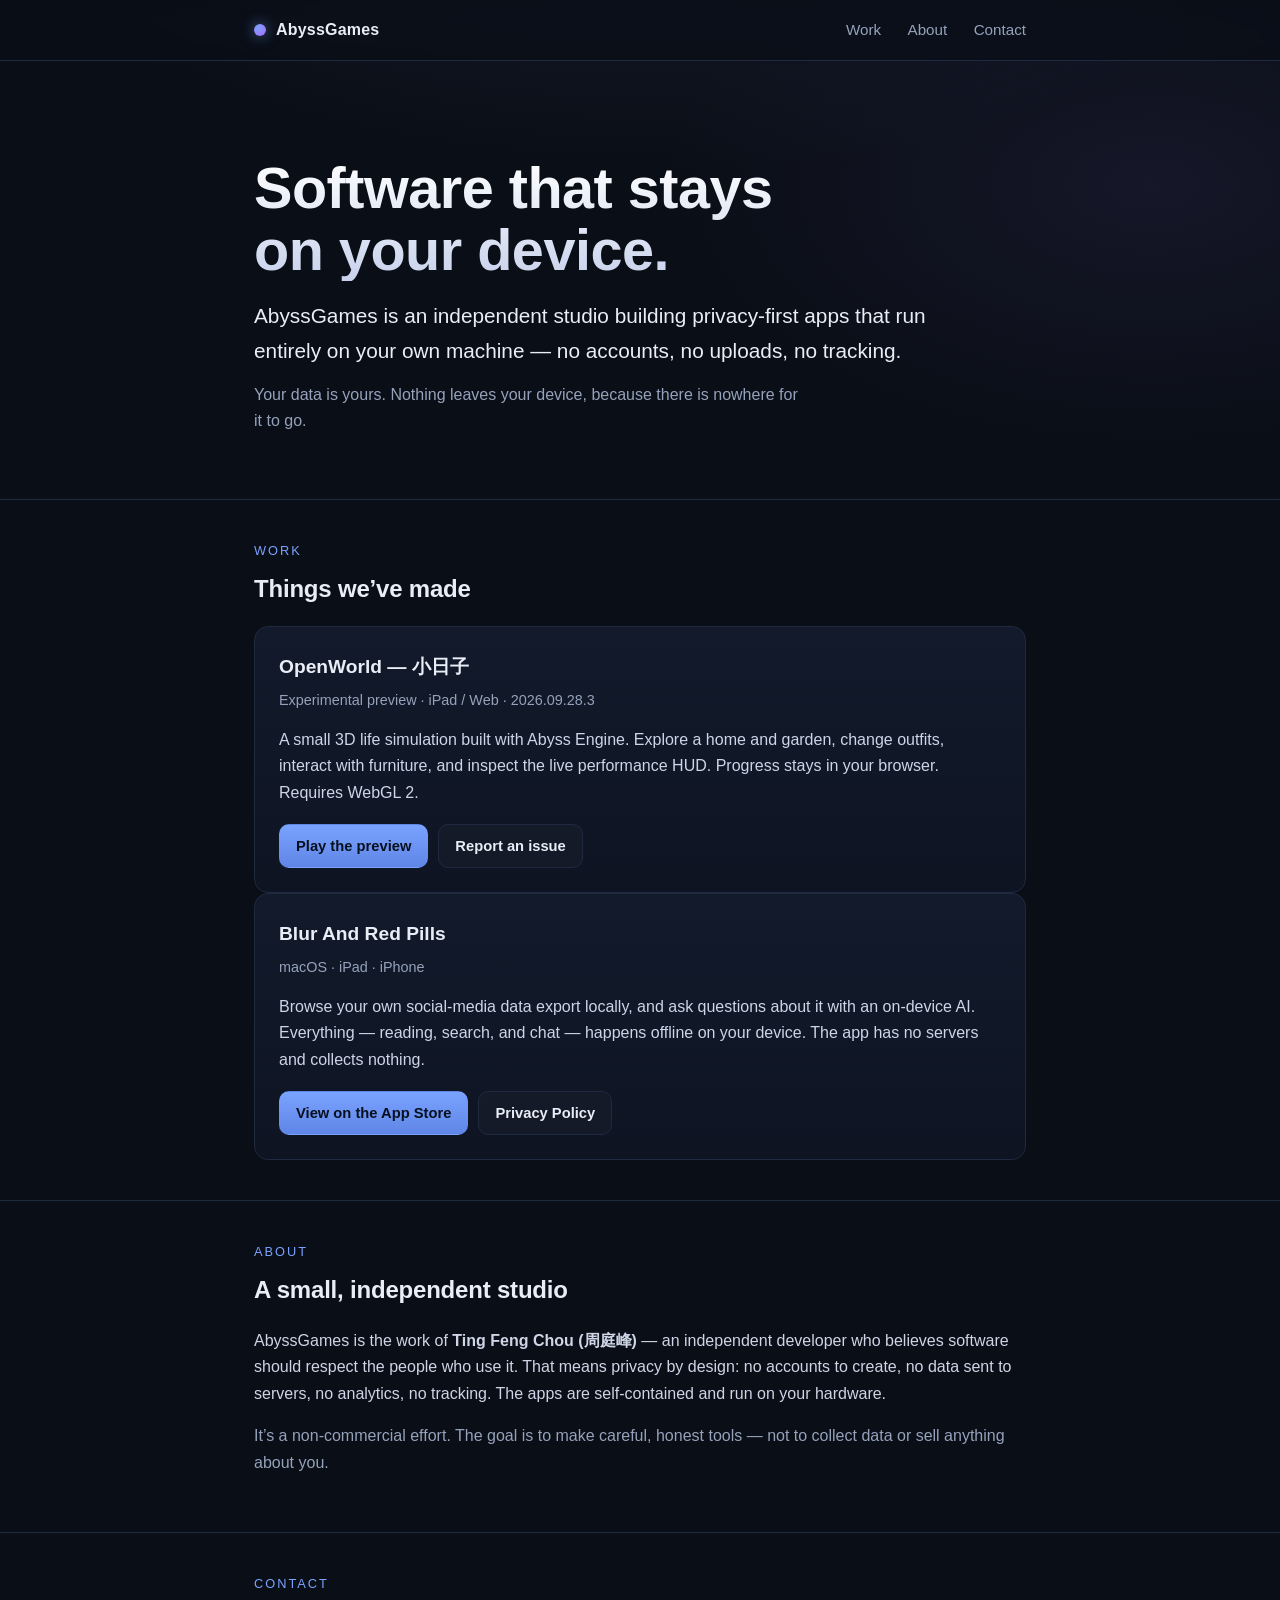
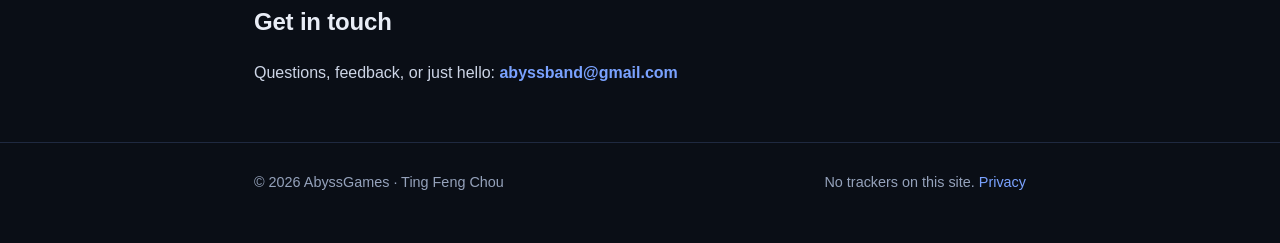
==== index.html @ c478ee90 "Fix false loading errors during slow asset downloads" ====
<!doctype html>
<html lang="en">
<head>
  <meta charset="utf-8">
  <meta name="viewport" content="width=device-width, initial-scale=1">
  <title>AbyssGames — privacy-first, on-device software</title>
  <meta name="description" content="AbyssGames is an independent studio building privacy-first software that runs entirely on your own device. No accounts, no uploads, no tracking.">
  <meta name="theme-color" content="#0a0e16">
  <meta property="og:title" content="AbyssGames">
  <meta property="og:description" content="Privacy-first software that runs entirely on your own device.">
  <meta property="og:type" content="website">
  <link rel="stylesheet" href="styles.css">
</head>
<body>
  <header class="nav">
    <div class="wrap">
      <span class="brand"><span class="dot" aria-hidden="true"></span>AbyssGames</span>
      <nav aria-label="Primary">
        <a href="#work">Work</a>
        <a href="#about">About</a>
        <a href="#contact">Contact</a>
      </nav>
    </div>
  </header>

  <main>
    <section class="hero" style="border-top:none">
      <div class="wrap">
        <h1>Software that stays<br>on your device.</h1>
        <p class="tagline">AbyssGames is an independent studio building privacy-first apps that run entirely on your own machine — no accounts, no uploads, no tracking.</p>
        <p class="lede">Your data is yours. Nothing leaves your device, because there is nowhere for it to go.</p>
      </div>
    </section>

    <section id="work">
      <div class="wrap">
        <p class="eyebrow">Work</p>
        <h2>Things we&rsquo;ve made</h2>
        <div class="card">
          <h3>OpenWorld — 小日子</h3>
          <p class="kicker">Experimental preview · iPad / Web · 2026.09.28.3</p>
          <p>A small 3D life simulation built with Abyss Engine. Explore a home and garden, change outfits, interact with furniture, and inspect the live performance HUD. Progress stays in your browser. Requires WebGL 2.</p>
          <div class="links">
            <a class="btn primary" href="play/openworld/">Play the preview</a>
            <a class="btn" href="https://github.com/abyssband/abyssgames/issues">Report an issue</a>
          </div>
        </div>
        <div class="card">
          <h3>Blur And Red Pills</h3>
          <p class="kicker">macOS &middot; iPad &middot; iPhone</p>
          <p>Browse your own social-media data export locally, and ask questions about it with an on-device AI. Everything &mdash; reading, search, and chat &mdash; happens offline on your device. The app has no servers and collects nothing.</p>
          <div class="links">
            <a class="btn primary" href="https://apps.apple.com/app/id6759627899">View on the App Store</a>
            <a class="btn" href="legal/blur-and-red-pills/">Privacy Policy</a>
          </div>
        </div>
      </div>
    </section>

    <section id="about">
      <div class="wrap">
        <p class="eyebrow">About</p>
        <h2>A small, independent studio</h2>
        <p>AbyssGames is the work of <strong>Ting Feng Chou (周庭峰)</strong> &mdash; an independent developer who believes software should respect the people who use it. That means privacy by design: no accounts to create, no data sent to servers, no analytics, no tracking. The apps are self-contained and run on your hardware.</p>
        <p class="muted">It&rsquo;s a non-commercial effort. The goal is to make careful, honest tools &mdash; not to collect data or sell anything about you.</p>
      </div>
    </section>

    <section id="contact" class="contact">
      <div class="wrap">
        <p class="eyebrow">Contact</p>
        <h2>Get in touch</h2>
        <p>Questions, feedback, or just hello: <a href="mailto:abyssband@gmail.com">abyssband@gmail.com</a></p>
      </div>
    </section>
  </main>

  <footer>
    <div class="wrap">
      <span>&copy; 2026 AbyssGames &middot; Ting Feng Chou</span>
      <span class="muted">No trackers on this site. <a href="legal/blur-and-red-pills/">Privacy</a></span>
    </div>
  </footer>
</body>
</html>
---- styles.css ----
/* AbyssGames — self-contained styles. No web fonts, no CDNs, no trackers. */

:root {
  --bg:        #0a0e16;
  --bg-2:      #0e1422;
  --card:      #121a2b;
  --line:      #1f2940;
  --fg:        #e9edf6;
  --muted:     #95a2bb;
  --accent:    #7aa2ff;
  --accent-2:  #9d7bff;
  --radius:    14px;
  --maxw:      820px;
  --font: -apple-system, BlinkMacSystemFont, "Segoe UI", Roboto, Helvetica, Arial,
          "PingFang TC", "Noto Sans TC", "Microsoft JhengHei", sans-serif;
}

* { box-sizing: border-box; }

html { scroll-behavior: smooth; }

body {
  margin: 0;
  font-family: var(--font);
  color: var(--fg);
  background:
    radial-gradient(1200px 600px at 50% -10%, rgba(122,162,255,0.10), transparent 60%),
    radial-gradient(900px 500px at 90% 10%, rgba(157,123,255,0.08), transparent 55%),
    var(--bg);
  line-height: 1.65;
  -webkit-font-smoothing: antialiased;
  text-rendering: optimizeLegibility;
}

a { color: var(--accent); text-decoration: none; }
a:hover { text-decoration: underline; }

:focus-visible { outline: 2px solid var(--accent); outline-offset: 3px; border-radius: 4px; }

.wrap { max-width: var(--maxw); margin: 0 auto; padding: 0 24px; }

/* Nav */
.nav {
  position: sticky; top: 0; z-index: 10;
  backdrop-filter: saturate(140%) blur(8px);
  background: rgba(10,14,22,0.72);
  border-bottom: 1px solid var(--line);
}
.nav .wrap { display: flex; align-items: center; justify-content: space-between; height: 60px; }
.brand { display: flex; align-items: center; gap: 10px; font-weight: 700; letter-spacing: 0.2px; color: var(--fg); }
.brand .dot {
  width: 12px; height: 12px; border-radius: 50%;
  background: radial-gradient(circle at 35% 30%, var(--accent), var(--accent-2) 70%, #2a2350);
  box-shadow: 0 0 14px rgba(122,162,255,0.6);
}
.nav nav a { color: var(--muted); margin-left: 22px; font-size: 0.95rem; }
.nav nav a:hover { color: var(--fg); text-decoration: none; }

/* Hero */
.hero { padding: 96px 0 64px; }
.hero h1 {
  font-size: clamp(2.4rem, 6vw, 3.6rem); line-height: 1.08; margin: 0 0 18px;
  font-weight: 800; letter-spacing: -0.5px;
  background: linear-gradient(180deg, #ffffff, #c8d2ec);
  -webkit-background-clip: text; background-clip: text; color: transparent;
}
.hero .tagline { font-size: clamp(1.05rem, 2.4vw, 1.3rem); color: var(--fg); margin: 0 0 14px; max-width: 60ch; }
.hero .lede { color: var(--muted); max-width: 62ch; margin: 0; }

/* Sections */
section { padding: 40px 0; border-top: 1px solid var(--line); }
section h2 { font-size: 1.5rem; margin: 0 0 18px; letter-spacing: -0.2px; }
.eyebrow { color: var(--accent); font-size: 0.8rem; letter-spacing: 2px; text-transform: uppercase; margin: 0 0 8px; }
p { color: #cdd5e6; }
.muted { color: var(--muted); }

/* Project card */
.card {
  background: linear-gradient(180deg, var(--card), var(--bg-2));
  border: 1px solid var(--line); border-radius: var(--radius);
  padding: 24px; transition: transform .18s ease, border-color .18s ease;
}
.card:hover { transform: translateY(-2px); border-color: #2c3a5e; }
.card h3 { margin: 0 0 6px; font-size: 1.2rem; }
.card .kicker { color: var(--muted); font-size: 0.9rem; margin: 0 0 14px; }
.card p { margin: 0 0 18px; }
.links { display: flex; flex-wrap: wrap; gap: 10px; }
.btn {
  display: inline-block; padding: 9px 16px; border-radius: 10px; font-size: 0.92rem; font-weight: 600;
  border: 1px solid var(--line); color: var(--fg); background: rgba(255,255,255,0.02);
}
.btn:hover { border-color: var(--accent); text-decoration: none; background: rgba(122,162,255,0.08); }
.btn.primary { background: linear-gradient(180deg, var(--accent), #5f86e6); border-color: transparent; color: #07101f; }
.btn.primary:hover { filter: brightness(1.05); }

/* Contact */
.contact a { font-weight: 600; }

/* Footer */
footer { border-top: 1px solid var(--line); padding: 28px 0 48px; color: var(--muted); font-size: 0.9rem; }
footer .wrap { display: flex; flex-wrap: wrap; gap: 8px 18px; align-items: center; justify-content: space-between; }

/* Prose (legal pages) */
.prose { padding: 56px 0 80px; }
.prose .back { color: var(--muted); font-size: 0.9rem; }
.prose h1 { font-size: clamp(1.8rem, 4vw, 2.4rem); margin: 16px 0 6px; }
.prose .effective { color: var(--muted); margin: 0 0 28px; }
.prose h2 { font-size: 1.25rem; margin: 32px 0 10px; }
.prose ul { padding-left: 20px; }
.prose li { margin: 6px 0; color: #cdd5e6; }
.prose .contact-block { margin-top: 8px; }

@media (max-width: 560px) {
  .hero { padding: 64px 0 40px; }
  .nav nav a { margin-left: 14px; }
}
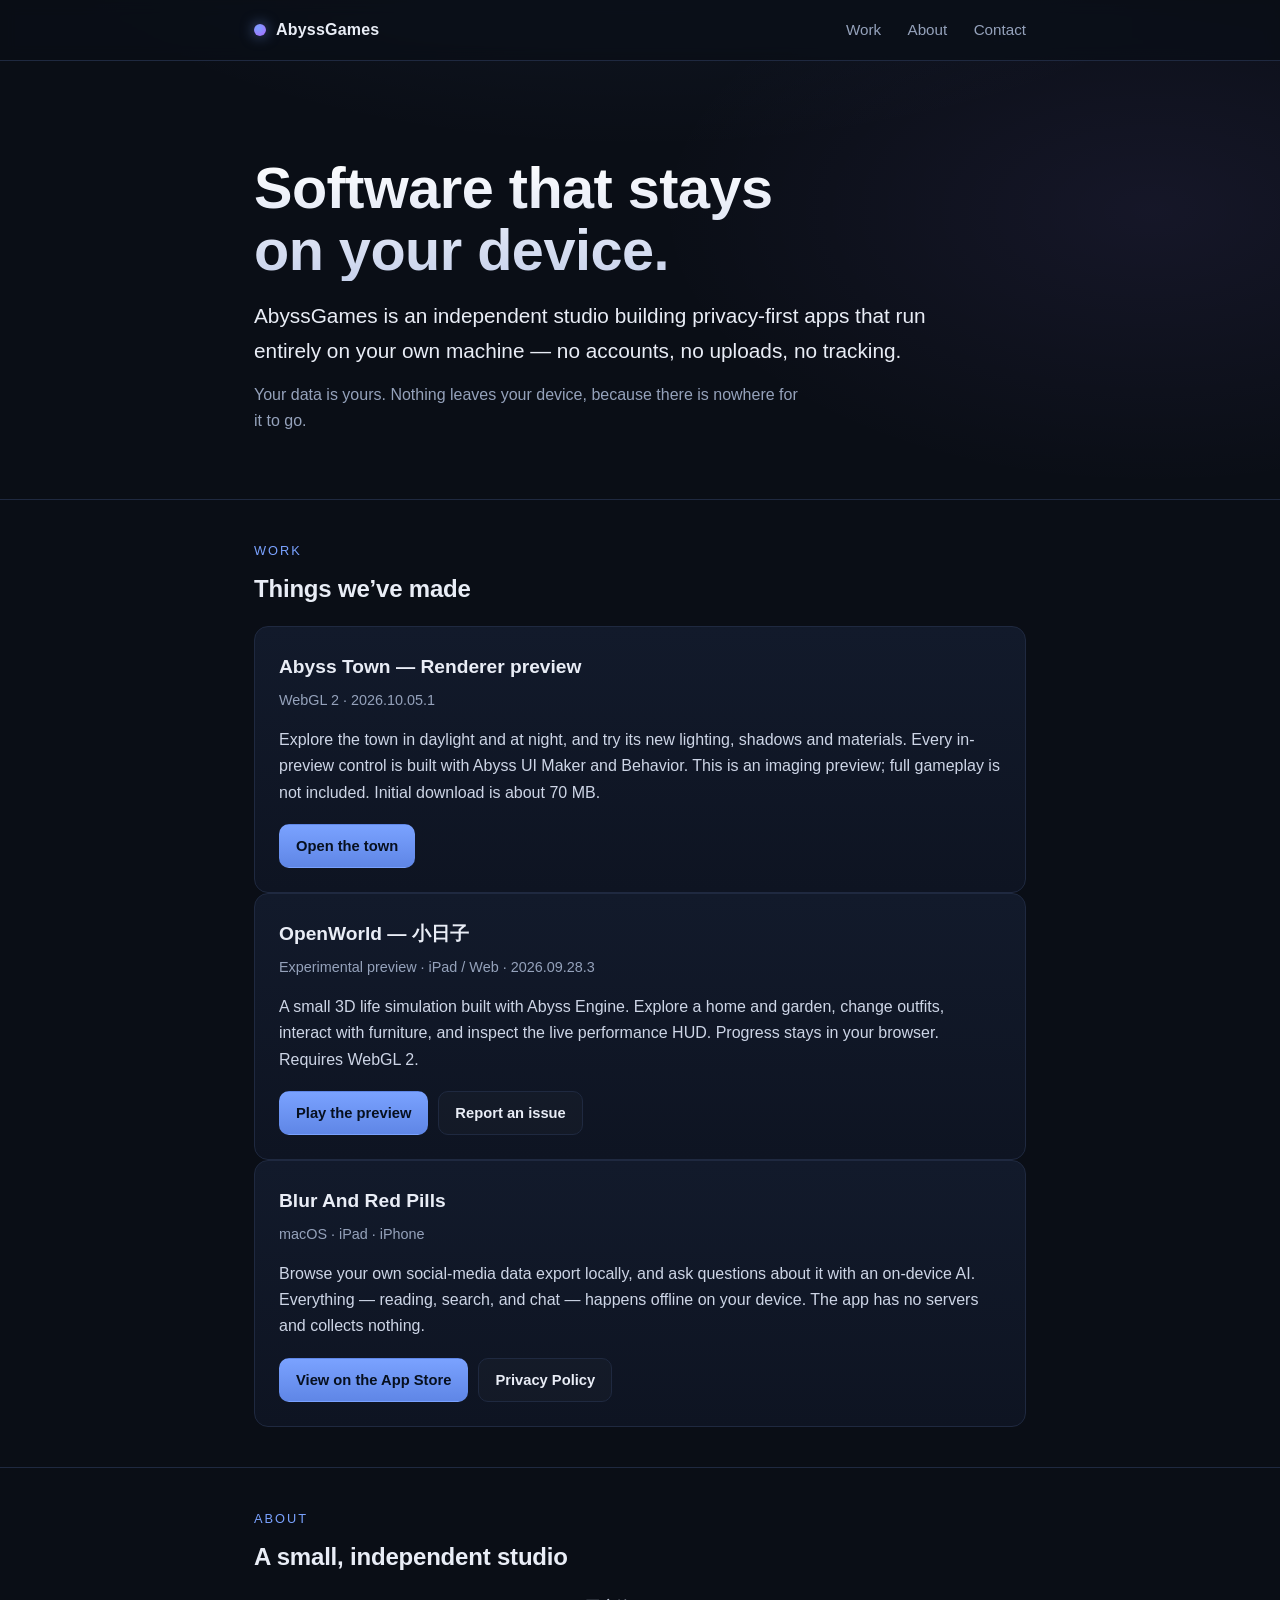
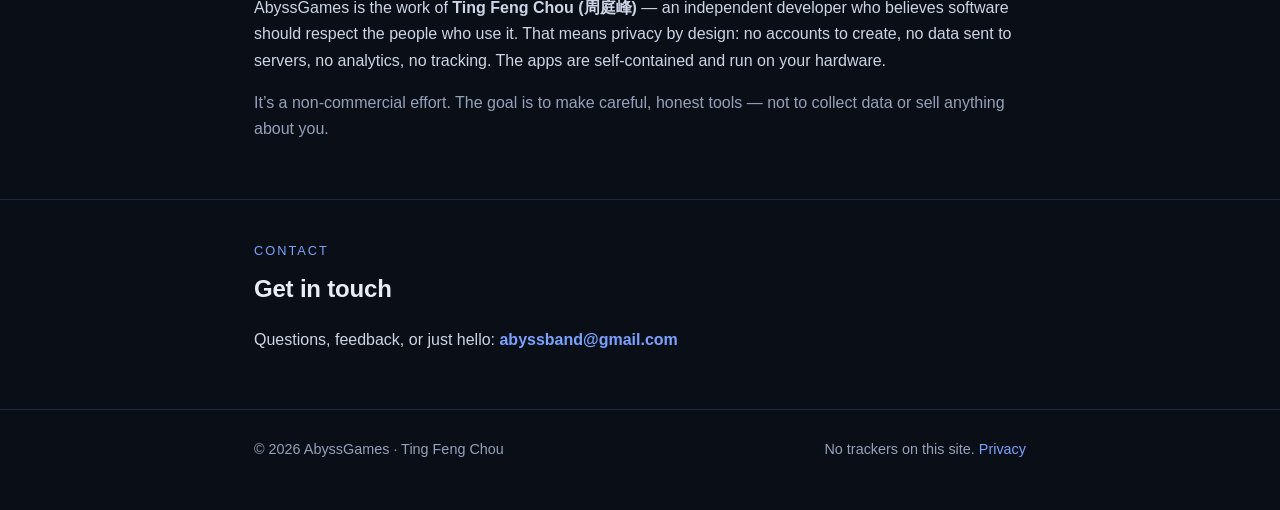
==== commit 12d87fca: "Publish Abyss Town Web renderer preview 2026.10.05.1" ====
--- a/index.html
+++ b/index.html
@@ -36,6 +36,14 @@
       <div class="wrap">
         <p class="eyebrow">Work</p>
         <h2>Things we&rsquo;ve made</h2>
+        <div class="card">
+          <h3>Abyss Town — Renderer preview</h3>
+          <p class="kicker">WebGL 2 · 2026.10.05.1</p>
+          <p>Explore the town in daylight and at night, and try its new lighting, shadows and materials. Every in-preview control is built with Abyss UI Maker and Behavior. This is an imaging preview; full gameplay is not included. Initial download is about 70 MB.</p>
+          <div class="links">
+            <a class="btn primary" href="play/town/2026.10.05.1/">Open the town</a>
+          </div>
+        </div>
         <div class="card">
           <h3>OpenWorld — 小日子</h3>
           <p class="kicker">Experimental preview · iPad / Web · 2026.09.28.3</p>
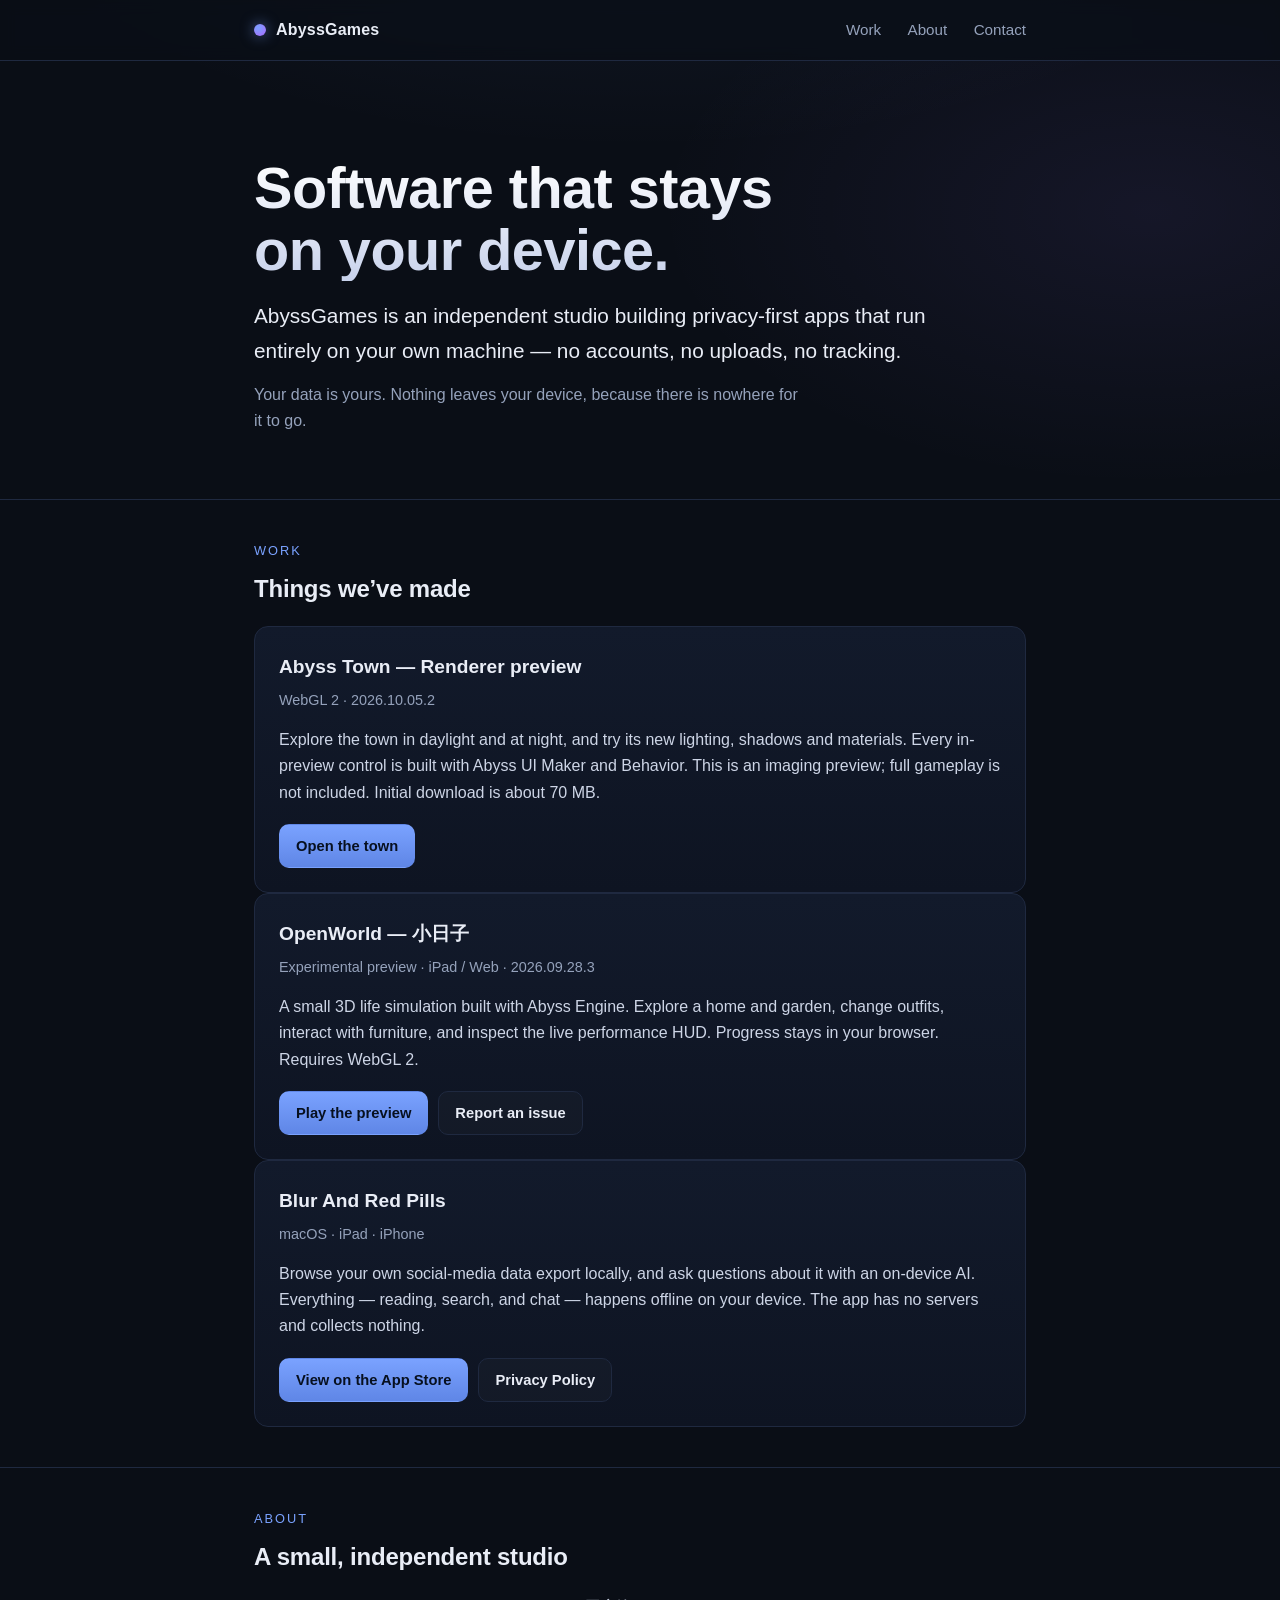
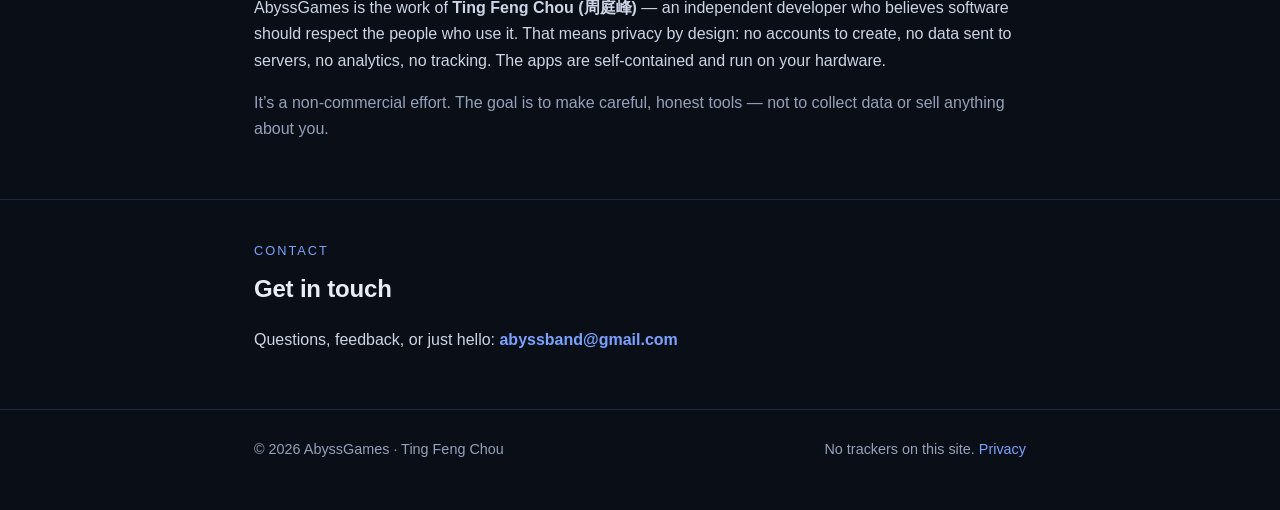
==== commit 5b95dc8b: "Publish town Web loading and cache improvements 2026.10.05.2" ====
--- a/index.html
+++ b/index.html
@@ -38,10 +38,10 @@
         <h2>Things we&rsquo;ve made</h2>
         <div class="card">
           <h3>Abyss Town — Renderer preview</h3>
-          <p class="kicker">WebGL 2 · 2026.10.05.1</p>
+          <p class="kicker">WebGL 2 · 2026.10.05.2</p>
           <p>Explore the town in daylight and at night, and try its new lighting, shadows and materials. Every in-preview control is built with Abyss UI Maker and Behavior. This is an imaging preview; full gameplay is not included. Initial download is about 70 MB.</p>
           <div class="links">
-            <a class="btn primary" href="play/town/2026.10.05.1/">Open the town</a>
+            <a class="btn primary" href="play/town/2026.10.05.2/">Open the town</a>
           </div>
         </div>
         <div class="card">
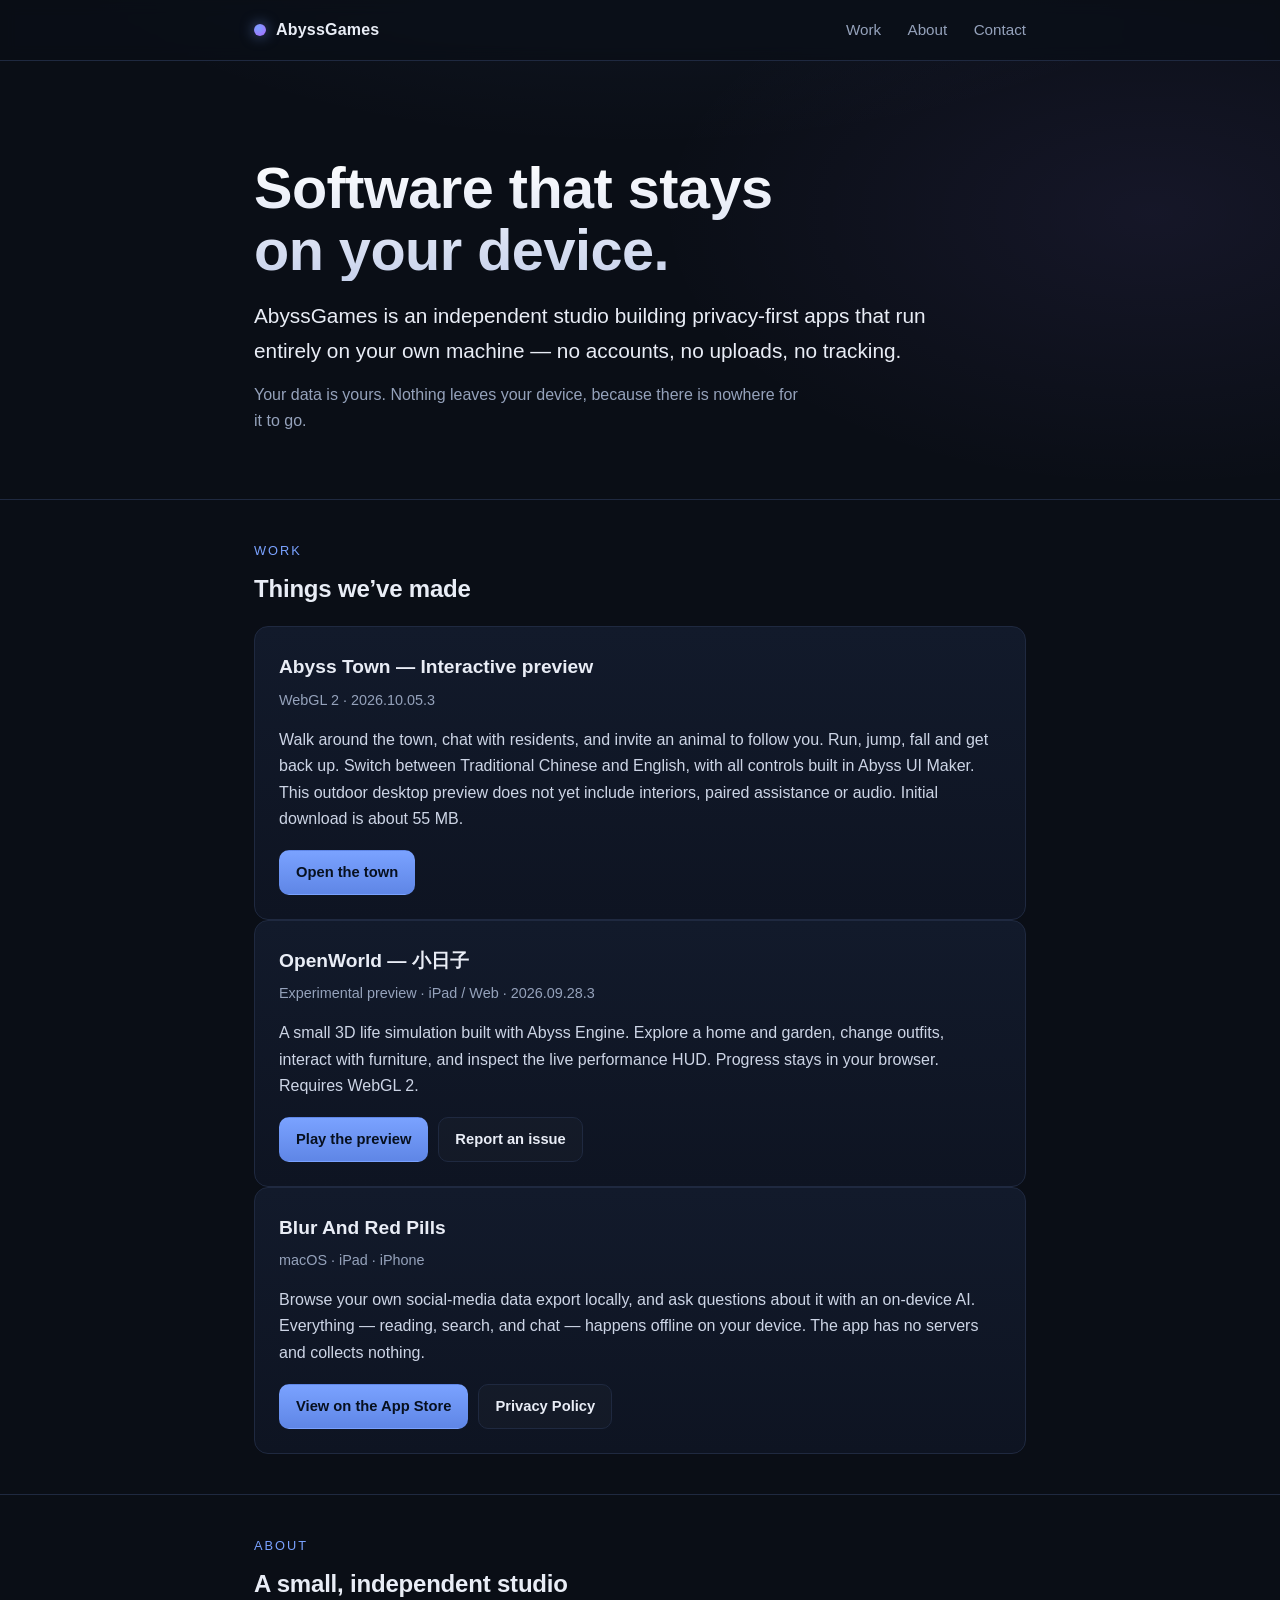
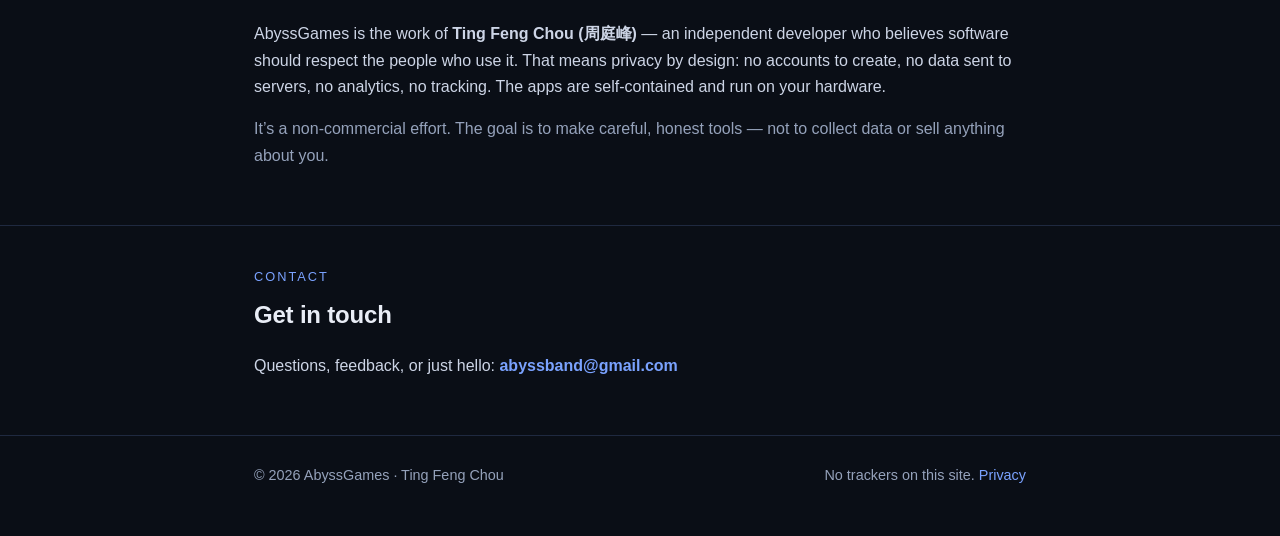
==== commit 27cca834: "Publish interactive town Web preview 2026.10.05.3" ====
--- a/index.html
+++ b/index.html
@@ -37,11 +37,11 @@
         <p class="eyebrow">Work</p>
         <h2>Things we&rsquo;ve made</h2>
         <div class="card">
-          <h3>Abyss Town — Renderer preview</h3>
-          <p class="kicker">WebGL 2 · 2026.10.05.2</p>
-          <p>Explore the town in daylight and at night, and try its new lighting, shadows and materials. Every in-preview control is built with Abyss UI Maker and Behavior. This is an imaging preview; full gameplay is not included. Initial download is about 70 MB.</p>
+          <h3>Abyss Town — Interactive preview</h3>
+          <p class="kicker">WebGL 2 · 2026.10.05.3</p>
+          <p>Walk around the town, chat with residents, and invite an animal to follow you. Run, jump, fall and get back up. Switch between Traditional Chinese and English, with all controls built in Abyss UI Maker. This outdoor desktop preview does not yet include interiors, paired assistance or audio. Initial download is about 55 MB.</p>
           <div class="links">
-            <a class="btn primary" href="play/town/2026.10.05.2/">Open the town</a>
+            <a class="btn primary" href="play/town/2026.10.05.3/">Open the town</a>
           </div>
         </div>
         <div class="card">
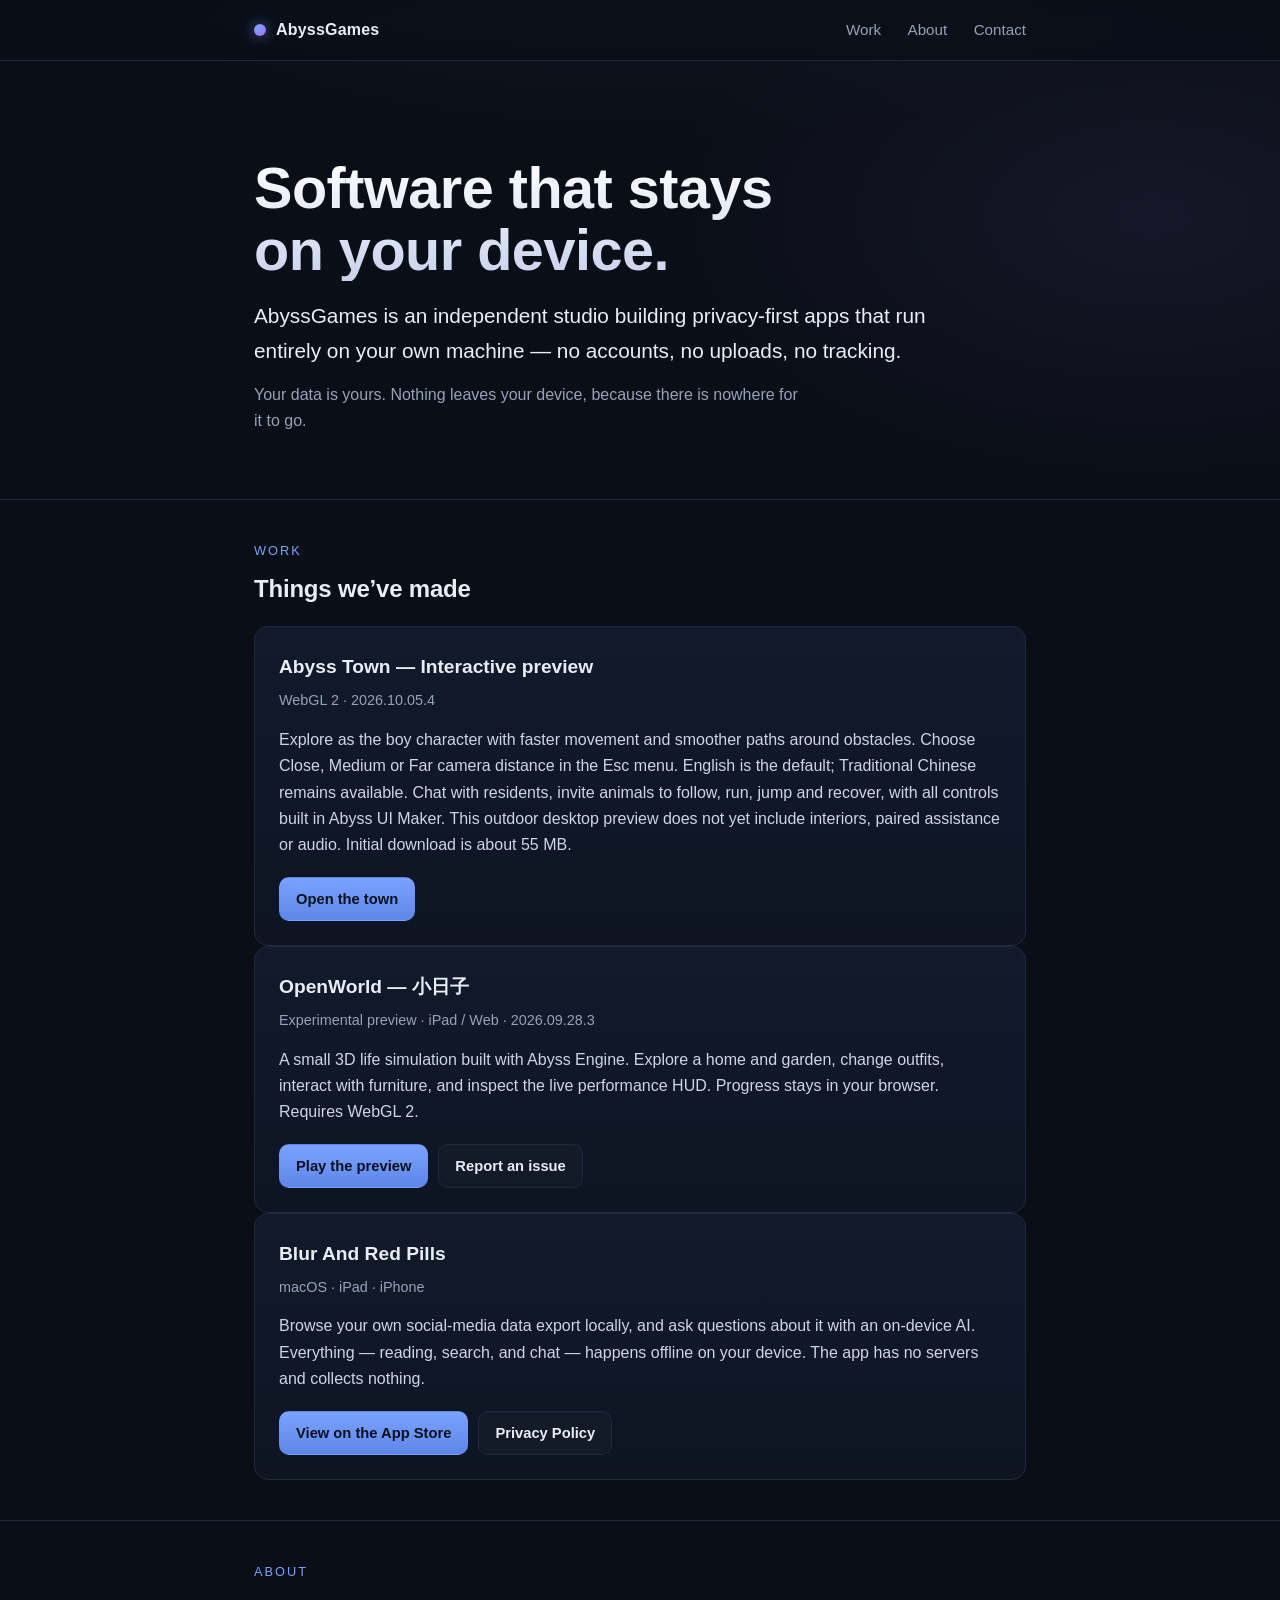
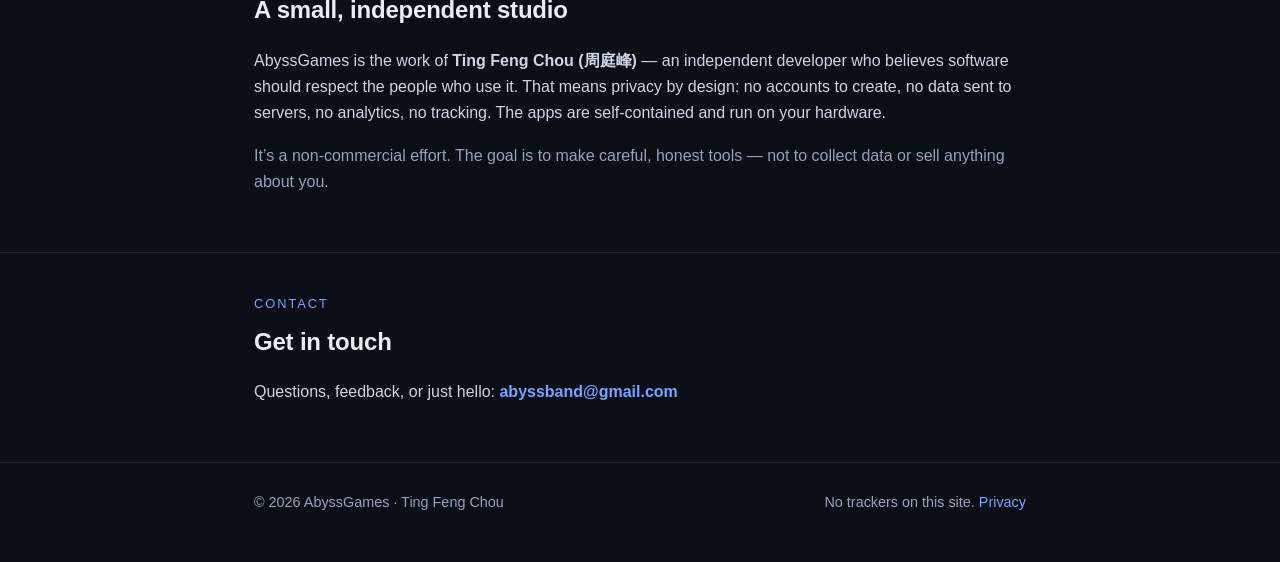
==== commit 36d81f37: "Publish town controls update 2026.10.05.4" ====
--- a/index.html
+++ b/index.html
@@ -38,10 +38,10 @@
         <h2>Things we&rsquo;ve made</h2>
         <div class="card">
           <h3>Abyss Town — Interactive preview</h3>
-          <p class="kicker">WebGL 2 · 2026.10.05.3</p>
-          <p>Walk around the town, chat with residents, and invite an animal to follow you. Run, jump, fall and get back up. Switch between Traditional Chinese and English, with all controls built in Abyss UI Maker. This outdoor desktop preview does not yet include interiors, paired assistance or audio. Initial download is about 55 MB.</p>
+          <p class="kicker">WebGL 2 · 2026.10.05.4</p>
+          <p>Explore as the boy character with faster movement and smoother paths around obstacles. Choose Close, Medium or Far camera distance in the Esc menu. English is the default; Traditional Chinese remains available. Chat with residents, invite animals to follow, run, jump and recover, with all controls built in Abyss UI Maker. This outdoor desktop preview does not yet include interiors, paired assistance or audio. Initial download is about 55 MB.</p>
           <div class="links">
-            <a class="btn primary" href="play/town/2026.10.05.3/">Open the town</a>
+            <a class="btn primary" href="play/town/2026.10.05.4/">Open the town</a>
           </div>
         </div>
         <div class="card">
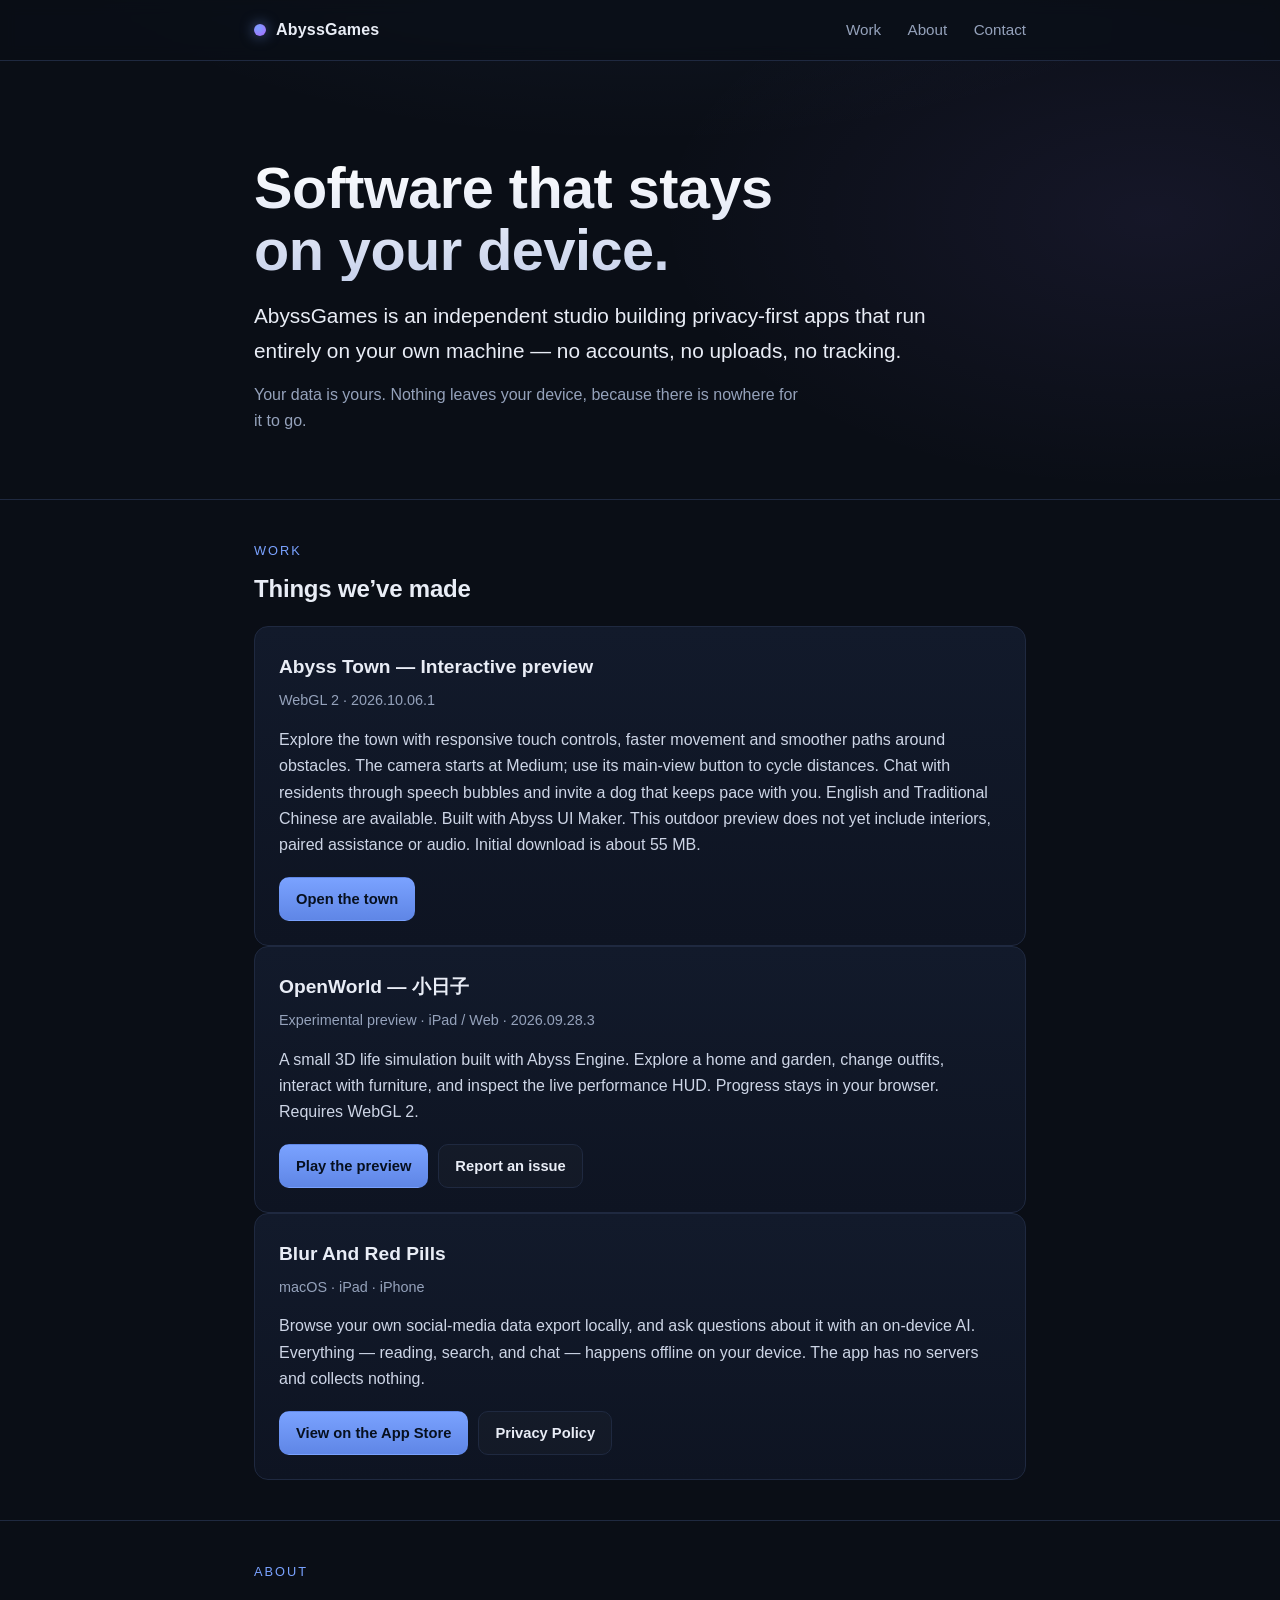
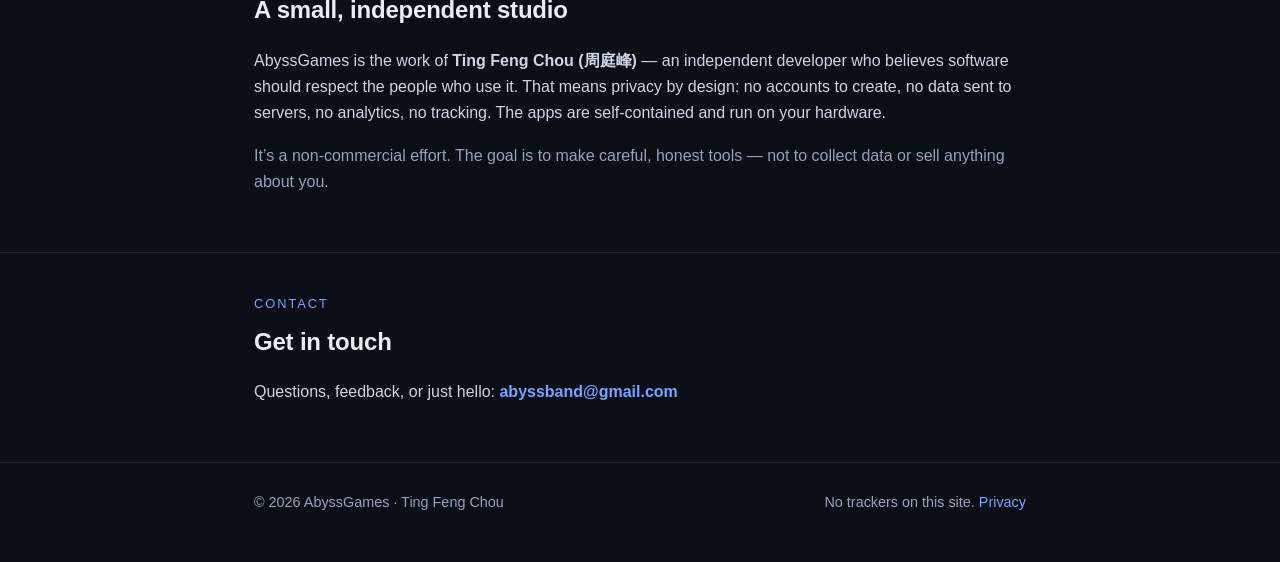
==== commit fb1b1273: "Publish town mobile UI and conversation update 2026.10.06.1" ====
--- a/index.html
+++ b/index.html
@@ -38,10 +38,10 @@
         <h2>Things we&rsquo;ve made</h2>
         <div class="card">
           <h3>Abyss Town — Interactive preview</h3>
-          <p class="kicker">WebGL 2 · 2026.10.05.4</p>
-          <p>Explore as the boy character with faster movement and smoother paths around obstacles. Choose Close, Medium or Far camera distance in the Esc menu. English is the default; Traditional Chinese remains available. Chat with residents, invite animals to follow, run, jump and recover, with all controls built in Abyss UI Maker. This outdoor desktop preview does not yet include interiors, paired assistance or audio. Initial download is about 55 MB.</p>
+          <p class="kicker">WebGL 2 · 2026.10.06.1</p>
+          <p>Explore the town with responsive touch controls, faster movement and smoother paths around obstacles. The camera starts at Medium; use its main-view button to cycle distances. Chat with residents through speech bubbles and invite a dog that keeps pace with you. English and Traditional Chinese are available. Built with Abyss UI Maker. This outdoor preview does not yet include interiors, paired assistance or audio. Initial download is about 55 MB.</p>
           <div class="links">
-            <a class="btn primary" href="play/town/2026.10.05.4/">Open the town</a>
+            <a class="btn primary" href="play/town/2026.10.06.1/">Open the town</a>
           </div>
         </div>
         <div class="card">
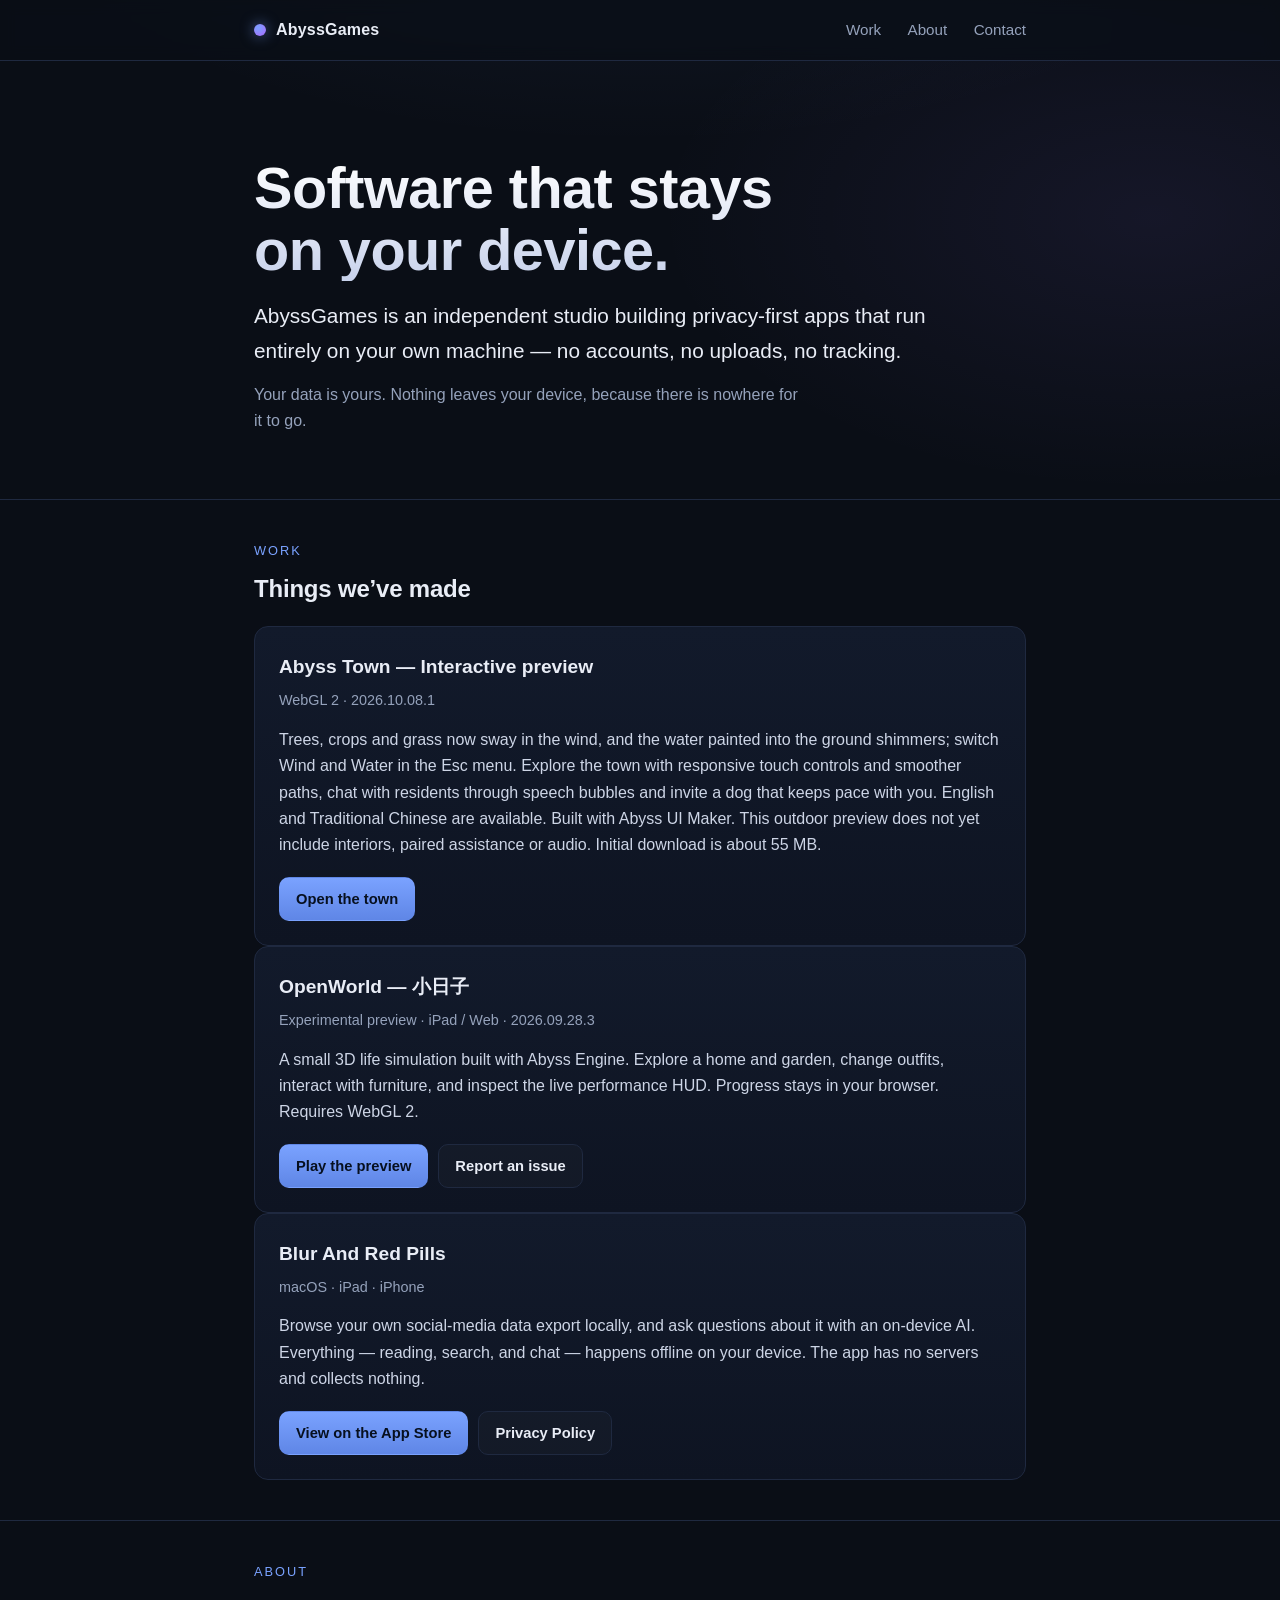
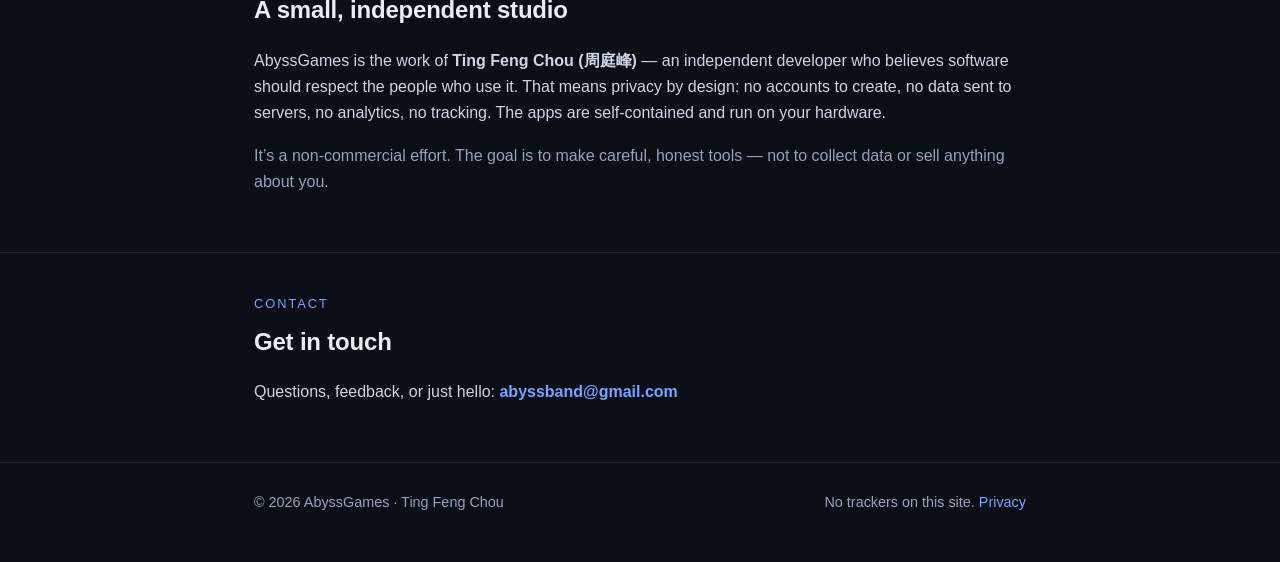
==== commit ba0764cf: "Publish town wind and water update 2026.10.08.1 Forge source deb76b4f9713bd9b3662b1aab4d7274fa811684" ====
--- a/index.html
+++ b/index.html
@@ -38,10 +38,10 @@
         <h2>Things we&rsquo;ve made</h2>
         <div class="card">
           <h3>Abyss Town — Interactive preview</h3>
-          <p class="kicker">WebGL 2 · 2026.10.06.1</p>
-          <p>Explore the town with responsive touch controls, faster movement and smoother paths around obstacles. The camera starts at Medium; use its main-view button to cycle distances. Chat with residents through speech bubbles and invite a dog that keeps pace with you. English and Traditional Chinese are available. Built with Abyss UI Maker. This outdoor preview does not yet include interiors, paired assistance or audio. Initial download is about 55 MB.</p>
+          <p class="kicker">WebGL 2 · 2026.10.08.1</p>
+          <p>Trees, crops and grass now sway in the wind, and the water painted into the ground shimmers; switch Wind and Water in the Esc menu. Explore the town with responsive touch controls and smoother paths, chat with residents through speech bubbles and invite a dog that keeps pace with you. English and Traditional Chinese are available. Built with Abyss UI Maker. This outdoor preview does not yet include interiors, paired assistance or audio. Initial download is about 55 MB.</p>
           <div class="links">
-            <a class="btn primary" href="play/town/2026.10.06.1/">Open the town</a>
+            <a class="btn primary" href="play/town/2026.10.08.1/">Open the town</a>
           </div>
         </div>
         <div class="card">
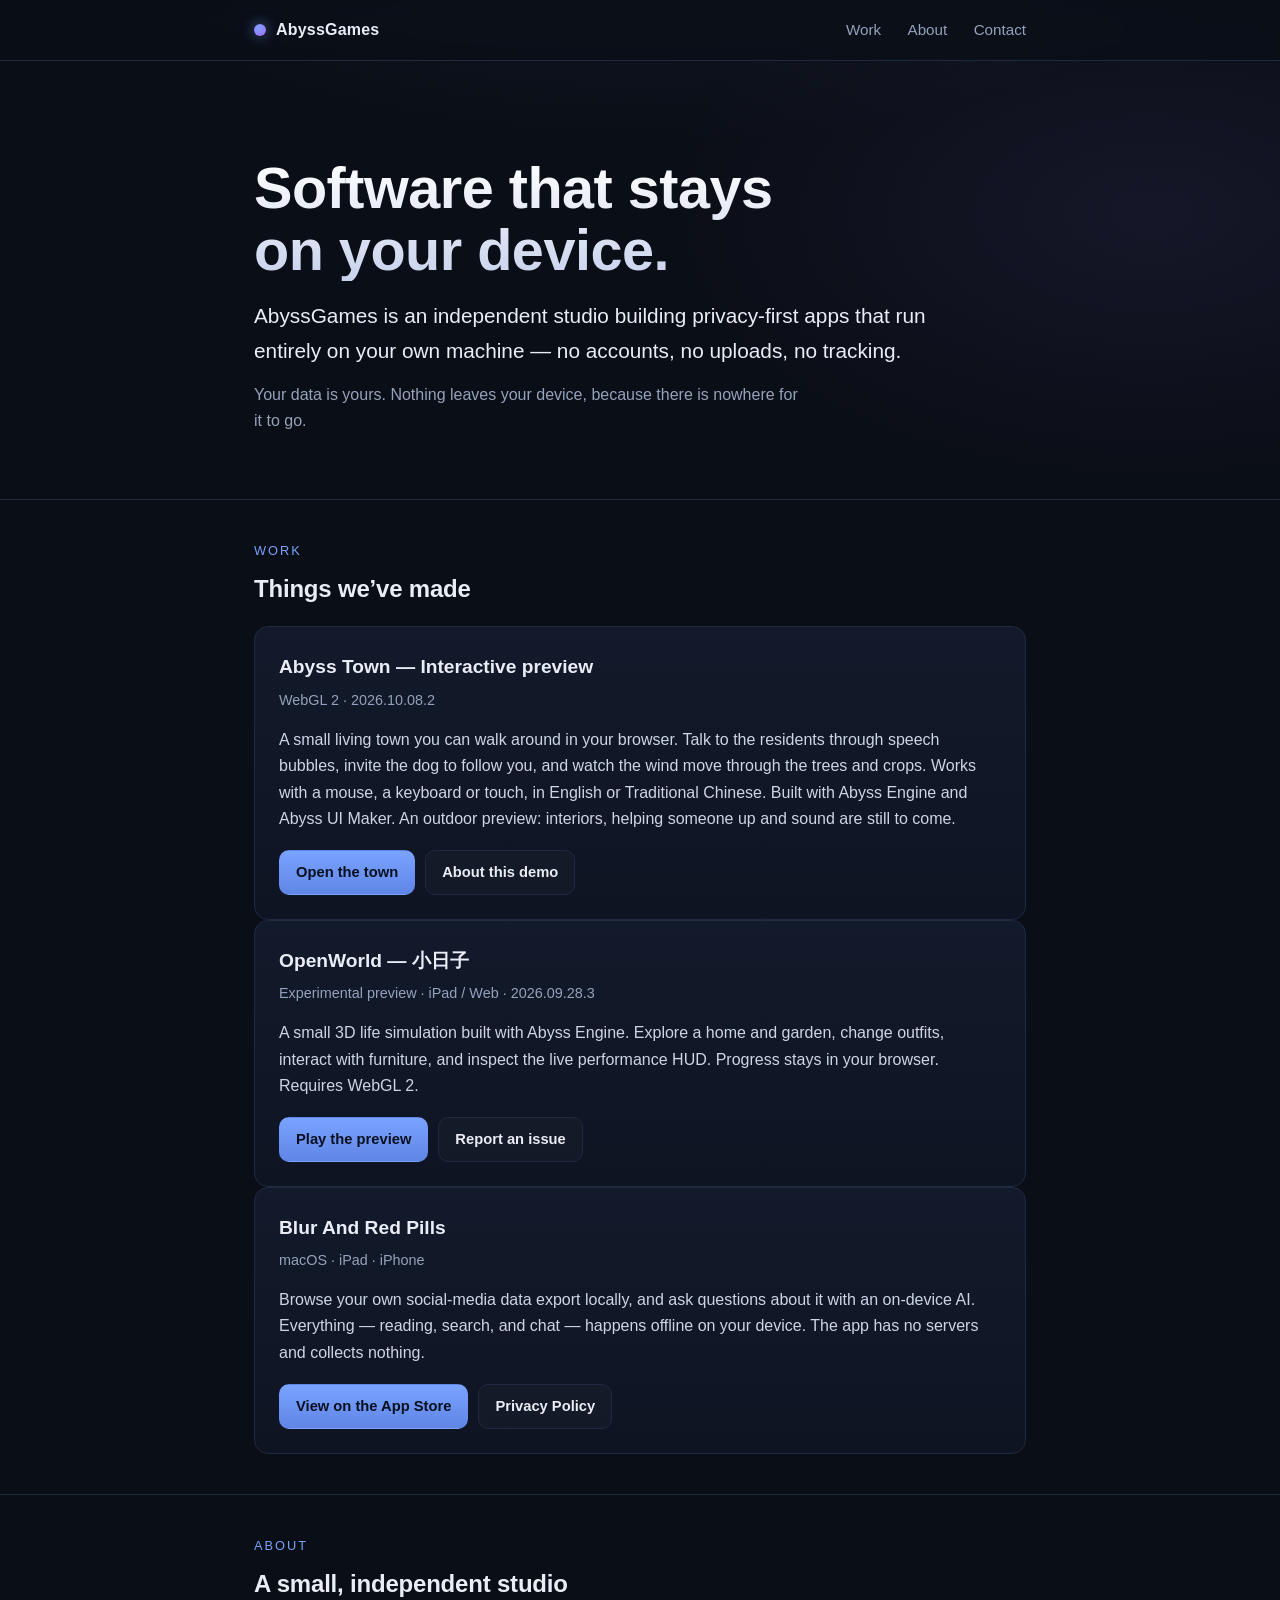
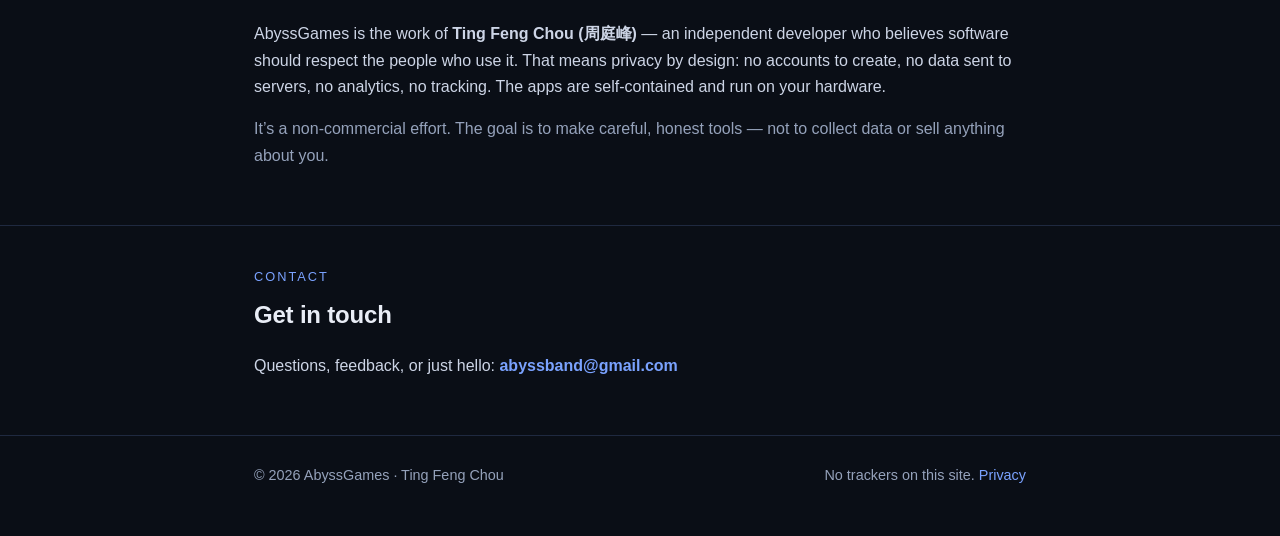
==== commit a51d7ffa: "Town showcase page and portrait framing update 2026.10.08.2 play/town/ introduces the town with capt" ====
--- a/index.html
+++ b/index.html
@@ -38,10 +38,11 @@
         <h2>Things we&rsquo;ve made</h2>
         <div class="card">
           <h3>Abyss Town — Interactive preview</h3>
-          <p class="kicker">WebGL 2 · 2026.10.08.1</p>
-          <p>Trees, crops and grass now sway in the wind, and the water painted into the ground shimmers; switch Wind and Water in the Esc menu. Explore the town with responsive touch controls and smoother paths, chat with residents through speech bubbles and invite a dog that keeps pace with you. English and Traditional Chinese are available. Built with Abyss UI Maker. This outdoor preview does not yet include interiors, paired assistance or audio. Initial download is about 55 MB.</p>
+          <p class="kicker">WebGL 2 · 2026.10.08.2</p>
+          <p>A small living town you can walk around in your browser. Talk to the residents through speech bubbles, invite the dog to follow you, and watch the wind move through the trees and crops. Works with a mouse, a keyboard or touch, in English or Traditional Chinese. Built with Abyss Engine and Abyss UI Maker. An outdoor preview: interiors, helping someone up and sound are still to come.</p>
           <div class="links">
-            <a class="btn primary" href="play/town/2026.10.08.1/">Open the town</a>
+            <a class="btn primary" href="play/town/2026.10.08.2/">Open the town</a>
+            <a class="btn" href="play/town/">About this demo</a>
           </div>
         </div>
         <div class="card">
